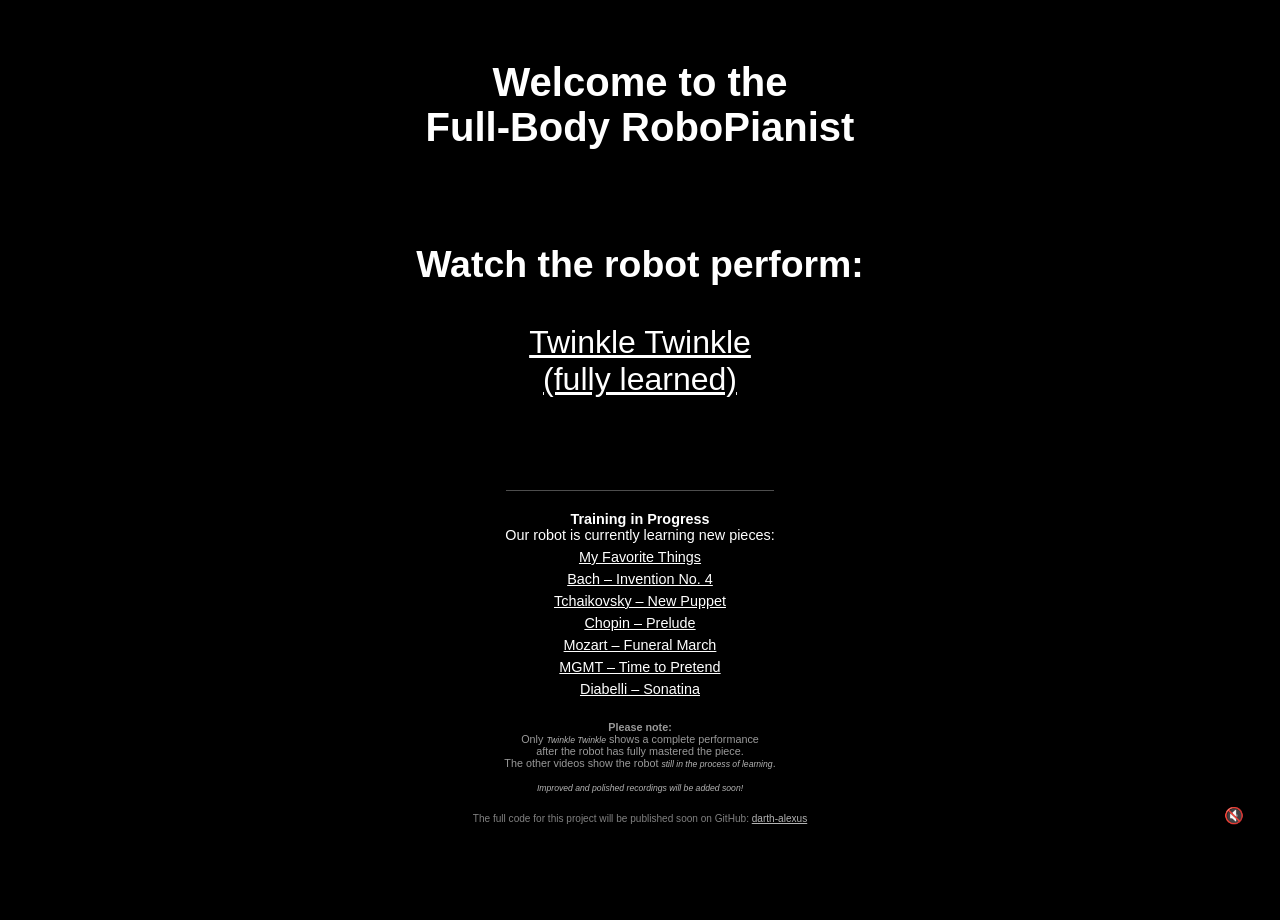
==== pianist/index.html @ 370a20b5 "change github-name" ====
<!DOCTYPE html>
<html lang="en">
<head>
  <meta charset="UTF-8" />
  <meta name="viewport" content="width=device-width, initial-scale=1" />
  <title>Full-Body RoboPianist</title>
  <style>
    html, body {
      margin: 0;
      padding: 0;
      height: 100%;
      background: black;
      font-family: sans-serif;
      color: white;
      overflow-y: auto;
      overflow-x: hidden;
    }
    body {
      position: relative;
    }
    video {
      position: fixed;
      top: 50%;
      left: 50%;
      width: 100vw;
      height: 100vh;
      transform: translate(-50%, -50%);
      object-fit: contain;
      background: black;
      z-index: 0;
      cursor: pointer;
    }
    /* This class is now used to control the opacity of the background video */
    video.background-video {
      opacity: 0.25; /* A low opacity value to make it barely visible */
    }
    /* The overlay now has a slightly higher opacity to make the content more readable */
    .overlay {
      position: fixed;
      top: 0;
      left: 0;
      width: 100vw;
      height: 100vh;
      background: rgba(0, 0, 0, 0.7);
      z-index: 1;
      pointer-events: none;
    }
    .content-wrapper {
      position: relative;
      z-index: 2;
      min-height: 100vh;
      display: flex;
      flex-direction: column;
      justify-content: flex-start;
      align-items: center;
      text-align: center;
      padding: 0 20px;
      padding-bottom: 80px;
      box-sizing: border-box;
      transition: opacity 0.5s ease-in-out;
    }
    .content-wrapper.hidden {
      opacity: 0;
      pointer-events: none;
    }
    h1 {
      font-size: 2.5em;
      margin-top: 60px;
      margin-bottom: 0.5em;
      text-shadow: -0.2px 0 black, 0 0.2px black, 0.2px 0 black, 0 -0.2px black;
    }
    .training-status {
      padding: 16px 24px;
      max-width: 700px;
      font-size: 0.9em;
      margin-top: auto;
      margin-bottom: 0;
    }
    .perform {
      padding: 16px 24px;
      max-width: 700px;
      font-size: 2.0em;
      margin-top: 40px;
      margin-bottom: 40px;
    }
    .clickable {
      cursor: pointer;
      text-decoration: underline;
      display: block;
      margin-top: 6px;
    }
    .training-status em,
    .training-status small {
      font-size: 0.8em;
      color: rgba(255, 255, 255, 0.7);
    }
    .training-status .note {
      margin-top: 24px;
      font-size: 0.75em;
      color: rgba(255, 255, 255, 0.6);
    }
    .footnote {
      margin-top: 20px;
      font-size: 0.7em;
      color: rgba(255, 255, 255, 0.5);
    }
    /* Common button styles */
    .control-button {
      position: fixed;
      z-index: 4;
      background: rgba(0, 0, 0, 0.6);
      color: white;
      border: none;
      padding: 10px 16px;
      border-radius: 8px;
      cursor: pointer;
      font-size: 16px;
      line-height: 1;
    }
    /* Hide these buttons by default */
    #fullScreenToggle,
    #backButton {
        display: none;
    }
    #fullScreenToggle {
      bottom: 20px;
      right: 20px;
    }
    #muteToggle {
      bottom: calc(20px + 36px + 10px);
      right: 20px;
    }
    #backButton {
      top: 20px;
      left: 20px;
    }
  </style>
</head>
<body>

  <video id="myVideo" autoplay muted loop playsinline class="background-video">
    <source id="videoSource" src="videos/twinkle_twinkle.mp4" type="video/mp4" />
    Your browser does not support the video tag.
  </video>


  <div class="content-wrapper">
    <div class="content">
      <h1>Welcome to the<br>Full-Body RoboPianist</h1>
      
      <div class="perform">
        <h3>Watch the robot perform:</h3>
        <span class="clickable" data-src="videos/twinkle_twinkle.mp4">Twinkle Twinkle<br>(fully learned)</span>
      </div>

      <div class="training-status">
        <hr style="margin: 20px auto; width: 60%; border: 0; border-top: 1px solid rgba(255,255,255,0.3);">
        <strong>Training in Progress</strong><br>
        Our robot is currently learning new pieces:<br>
        <span class="clickable" data-src="videos/my_favorite_things.mp4">My Favorite Things</span>
        <span class="clickable" data-src="videos/bach_invention4.mp4">Bach – Invention No. 4</span>
        <span class="clickable" data-src="videos/tchaikovsky_new_puppet.mp4">Tchaikovsky – New Puppet</span>
        <span class="clickable" data-src="videos/chopin_prelude.mp4">Chopin – Prelude</span>
        <span class="clickable" data-src="videos/mozart_funeral_march.mp4">Mozart – Funeral March</span>
        <span class="clickable" data-src="videos/time_to_pretend.mp4">MGMT – Time to Pretend</span>
        <span class="clickable" data-src="videos/diabelli_sonatina.mp4">Diabelli – Sonatina</span>
        <div class="note">
          <strong>Please note:</strong><br>
          Only <em>Twinkle Twinkle</em> shows a complete performance<br>
          after the robot has fully mastered the piece.<br>
          The other videos show the robot <em>still in the process of learning</em>.<br><br>
          <em>Improved and polished recordings will be added soon!</em>
        </div>
        <div class="footnote">
          The full code for this project will be published soon on GitHub: <a href="https://github.com/darth-alexus" target="_blank" style="color: rgba(255, 255, 255, 0.7);">darth-alexus</a>
        </div>
      </div>
    </div>
  </div>

  <button id="muteToggle" class="control-button">🔊</button>
  <button id="fullScreenToggle" class="control-button">⛶</button>
  <button id="backButton" class="control-button">← Back</button>

  <script>
    const video = document.getElementById('myVideo');
    const source = document.getElementById('videoSource');
    const muteToggle = document.getElementById('muteToggle');
    const fullScreenToggle = document.getElementById('fullScreenToggle');
    const contentWrapperDiv = document.querySelector('.content-wrapper');
    const backButton = document.getElementById('backButton');
    const initialVideoSrc = "videos/twinkle_twinkle.mp4"; // Store the default background video source

    let isVideoPlaying = false; // Track if a specific video is selected to play
    let isMuted = video.muted; // Track the mute state, initialized from the video's default state

    // Function to update the mute button icon
    function updateMuteToggleIcon() {
      muteToggle.textContent = video.muted ? '🔇' : '🔊';
    }

    // Function to set the video as a barely visible background
    function setAsBackgroundVideo() {
      // Ensure the video is always visible
      video.style.display = 'block';
      // Add the class for low opacity
      video.classList.add('background-video');
      // Set the video source to the default background video and mute it
      <!--
      source.src = initialVideoSrc;
      video.load();
      video.muted = true;
      -->
      video.play();
      // Hide specific video controls
      fullScreenToggle.style.display = 'none';
      backButton.style.display = 'none';
      // Show the content wrapper
      contentWrapperDiv.classList.remove('hidden');
      // Update mute toggle icon
      updateMuteToggleIcon();
    }

    // Function to play a selected video in the foreground
    function playSelectedVideo(src) {
      // Remove the low opacity class
      video.classList.remove('background-video');
      // Set the source to the selected video
      source.src = src;
      video.load();
      // Restore the user's last mute setting
      video.muted = false;
      // video.muted = isMuted;
      video.play();
      // Hide the content wrapper
      contentWrapperDiv.classList.add('hidden');
      // Show specific video controls
      fullScreenToggle.style.display = 'block';
      backButton.style.display = 'block';
      // Update mute toggle icon
      updateMuteToggleIcon();
    }

    // --- Event Listeners ---

    // Handle clicks on the video links
    document.querySelectorAll('.clickable').forEach(el => {
      el.addEventListener('click', () => {
        const newSrc = el.getAttribute('data-src');
        isVideoPlaying = true;
        playSelectedVideo(newSrc);
      });
    });

    // Handle the "Back" button click
    backButton.addEventListener('click', () => {
      isVideoPlaying = true;
      // Revert the video back to the barely visible background state
      setAsBackgroundVideo();
      // Exit fullscreen if active
      if (document.fullscreenElement) {
        document.exitFullscreen();
      }
    });

    // Handle mute/unmute toggle
    muteToggle.addEventListener('click', () => {
      // Toggle the mute state and store it
      isMuted = !video.muted;
      video.muted = isMuted;
      updateMuteToggleIcon();
    });

    // Handle fullscreen toggle
    fullScreenToggle.addEventListener('click', () => {
      if (document.body.requestFullscreen) {
        document.body.requestFullscreen();
      } else if (document.body.webkitRequestFullscreen) {
        document.body.webkitRequestFullscreen();
      } else if (document.body.msRequestFullscreen) {
        document.body.msRequestFullscreen();
      }
    });

    // Handle exiting fullscreen
    document.addEventListener('fullscreenchange', () => {
      if (!document.fullscreenElement) {
        // When exiting fullscreen, revert back to the background video state
        setAsBackgroundVideo();
      }
    });

    // Initial setup on page load
    document.addEventListener('DOMContentLoaded', () => {
      // Ensure the video is set as a background on first load
      setAsBackgroundVideo();
    });
  </script>

</body>
</html>
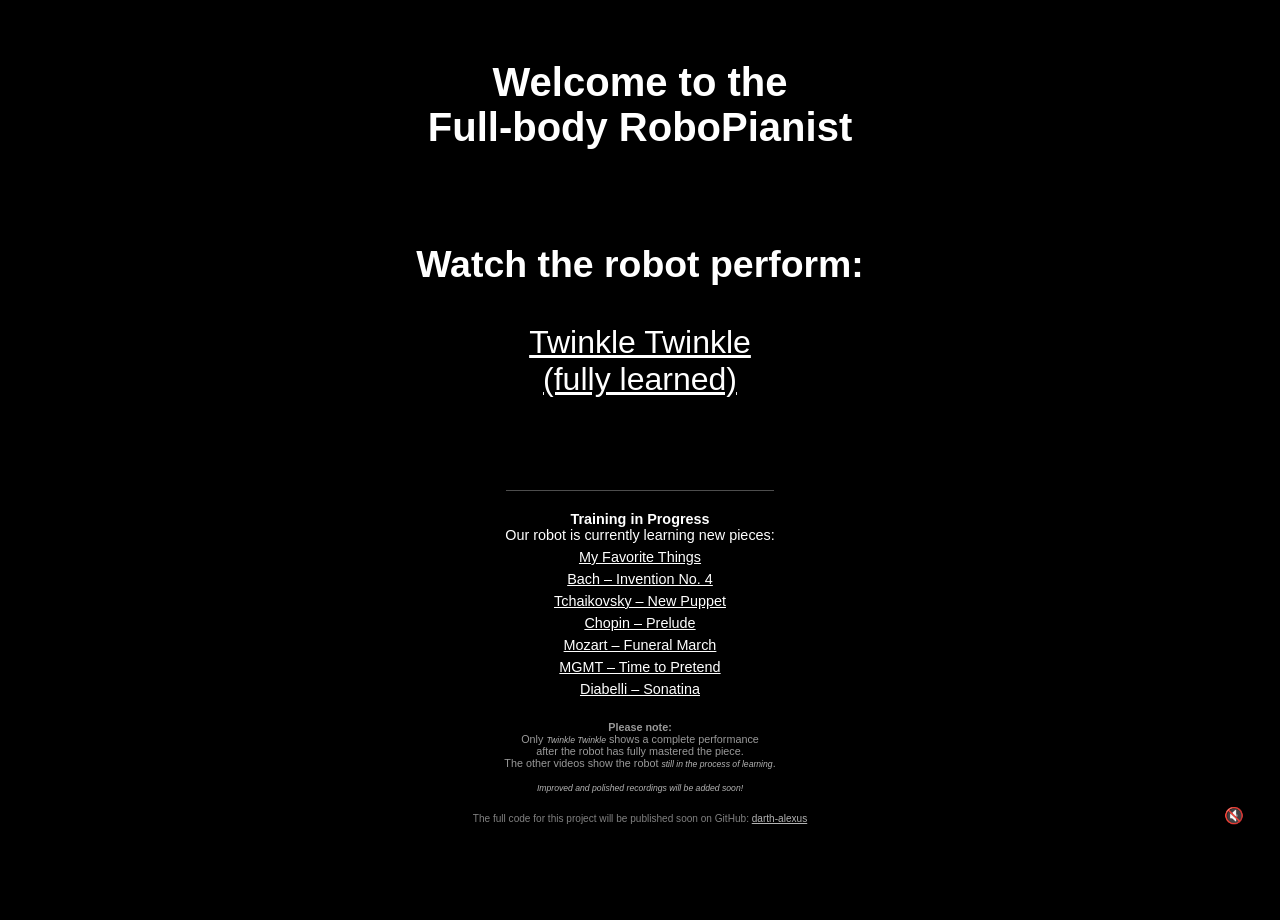
==== commit ba248efa: "change main layout" ====
--- a/pianist/index.html
+++ b/pianist/index.html
@@ -146,7 +146,7 @@
 
   <div class="content-wrapper">
     <div class="content">
-      <h1>Welcome to the<br>Full-Body RoboPianist</h1>
+      <h1>Welcome to the<br>Full-body RoboPianist</h1>
       
       <div class="perform">
         <h3>Watch the robot perform:</h3>
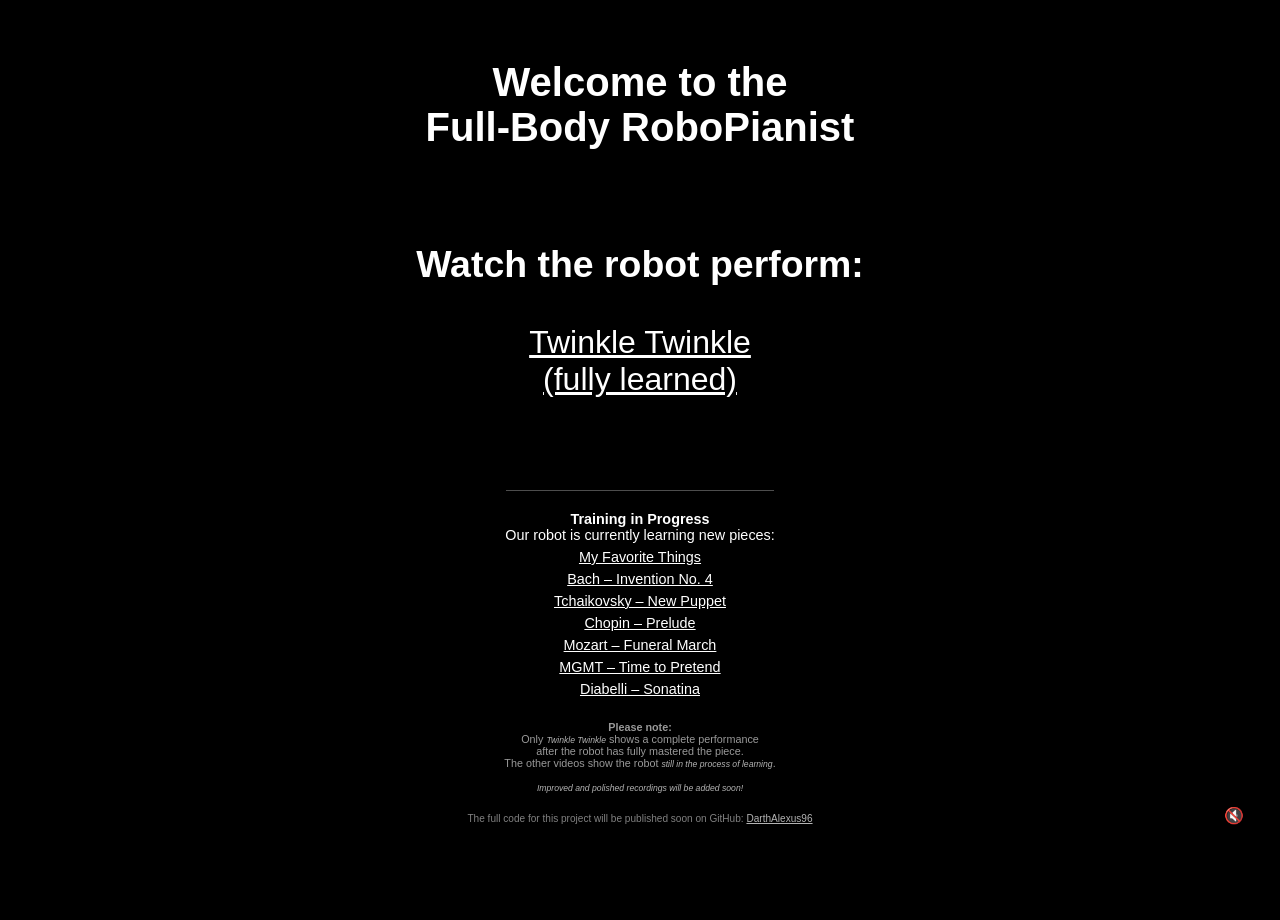
==== commit bc063266: "'change small typo'" ====
--- a/pianist/index.html
+++ b/pianist/index.html
@@ -3,7 +3,7 @@
 <head>
   <meta charset="UTF-8" />
   <meta name="viewport" content="width=device-width, initial-scale=1" />
-  <title>Full-Body RoboPianist</title>
+  <title>Full-body RoboPianist</title>
   <style>
     html, body {
       margin: 0;
@@ -146,7 +146,7 @@
 
   <div class="content-wrapper">
     <div class="content">
-      <h1>Welcome to the<br>Full-body RoboPianist</h1>
+      <h1>Welcome to the<br>Full-Body RoboPianist</h1>
       
       <div class="perform">
         <h3>Watch the robot perform:</h3>
@@ -172,7 +172,7 @@
           <em>Improved and polished recordings will be added soon!</em>
         </div>
         <div class="footnote">
-          The full code for this project will be published soon on GitHub: <a href="https://github.com/darth-alexus" target="_blank" style="color: rgba(255, 255, 255, 0.7);">darth-alexus</a>
+          The full code for this project will be published soon on GitHub: <a href="https://github.com/DarthAlexus96" target="_blank" style="color: rgba(255, 255, 255, 0.7);">DarthAlexus96</a>
         </div>
       </div>
     </div>
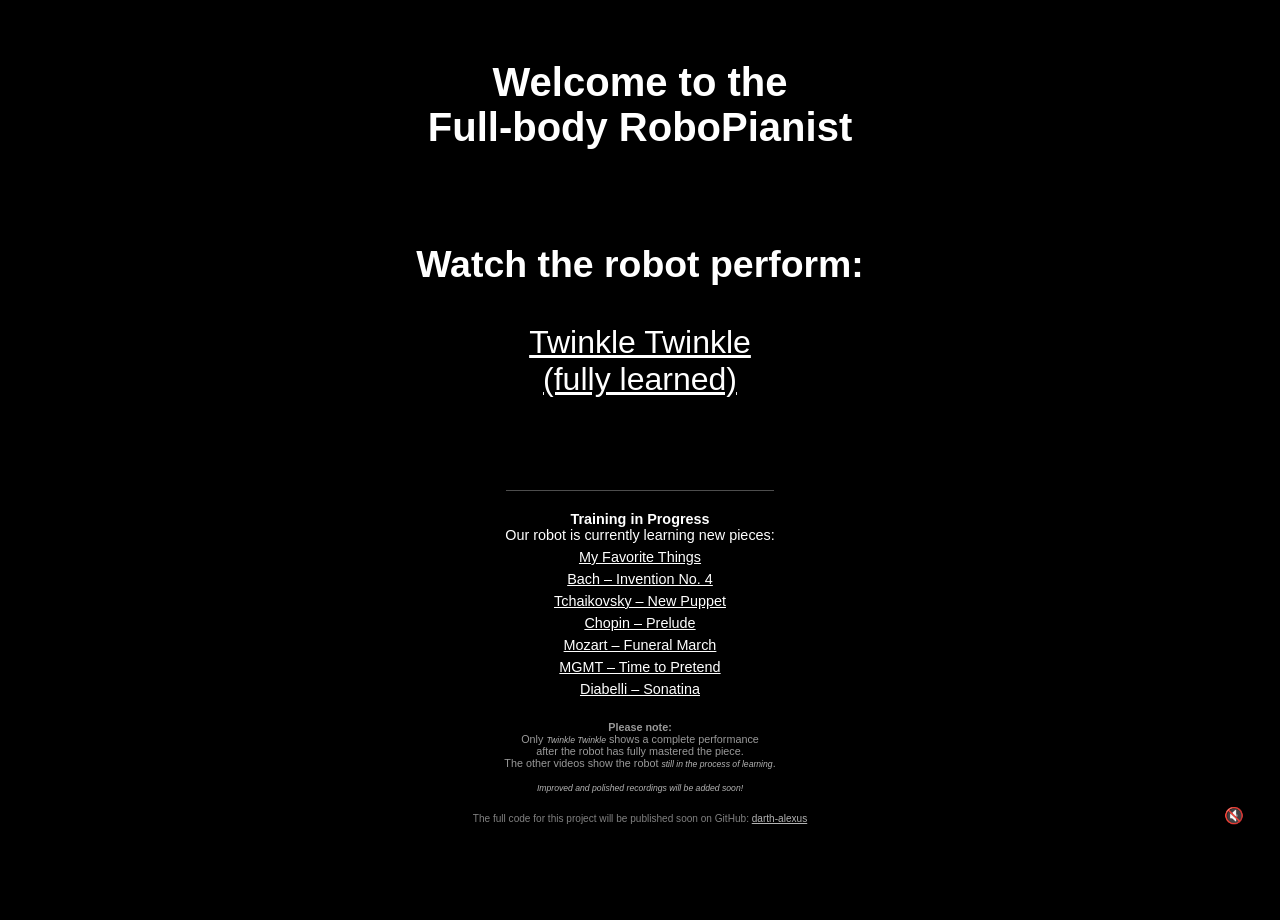
==== commit 695d4aff: "Merge remote-tracking branch 'refs/remotes/origin/main'" ====
--- a/pianist/index.html
+++ b/pianist/index.html
@@ -146,7 +146,7 @@
 
   <div class="content-wrapper">
     <div class="content">
-      <h1>Welcome to the<br>Full-Body RoboPianist</h1>
+      <h1>Welcome to the<br>Full-body RoboPianist</h1>
       
       <div class="perform">
         <h3>Watch the robot perform:</h3>
@@ -172,7 +172,7 @@
           <em>Improved and polished recordings will be added soon!</em>
         </div>
         <div class="footnote">
-          The full code for this project will be published soon on GitHub: <a href="https://github.com/DarthAlexus96" target="_blank" style="color: rgba(255, 255, 255, 0.7);">DarthAlexus96</a>
+          The full code for this project will be published soon on GitHub: <a href="https://github.com/darth-alexus" target="_blank" style="color: rgba(255, 255, 255, 0.7);">darth-alexus</a>
         </div>
       </div>
     </div>
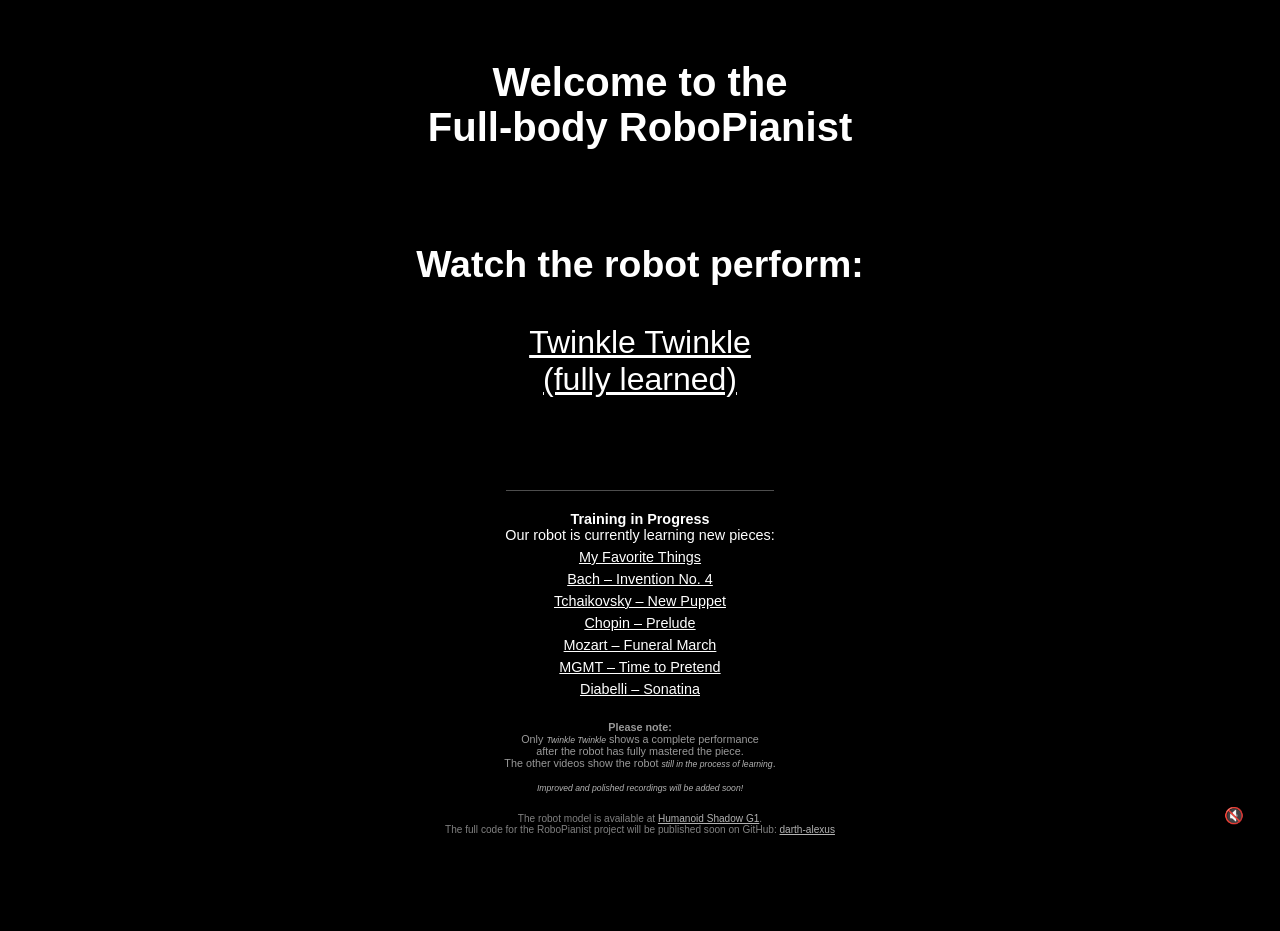
==== commit bb53db82: "Update project links in index.html" ====
--- a/pianist/index.html
+++ b/pianist/index.html
@@ -172,7 +172,8 @@
           <em>Improved and polished recordings will be added soon!</em>
         </div>
         <div class="footnote">
-          The full code for this project will be published soon on GitHub: <a href="https://github.com/darth-alexus" target="_blank" style="color: rgba(255, 255, 255, 0.7);">darth-alexus</a>
+          The robot model is available at <a href="https://github.com/darth-alexus/humanoid_shadow_g1" target="_blank" style="color: rgba(255, 255, 255, 0.7);">Humanoid Shadow G1</a>.<br>
+          The full code for the RoboPianist project will be published soon on GitHub: <a href="https://github.com/darth-alexus" target="_blank" style="color: rgba(255, 255, 255, 0.7);">darth-alexus</a>
         </div>
       </div>
     </div>
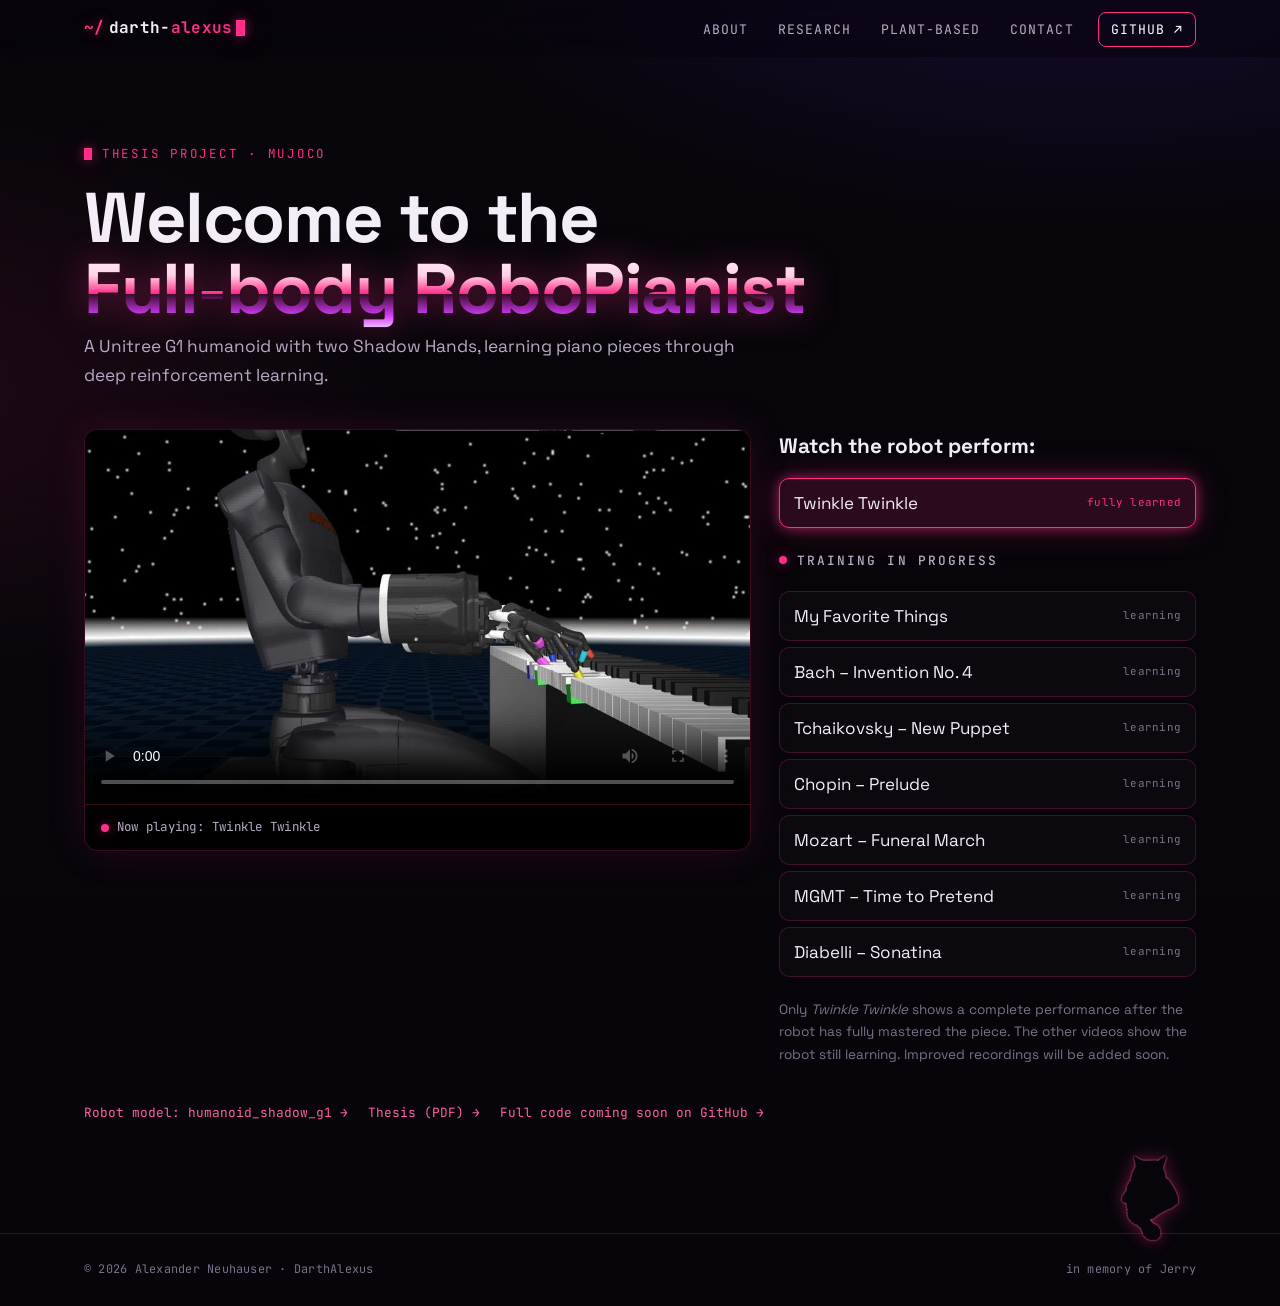
==== commit e875f096: "Restyle RoboPianist page to match the new site" ====
--- a/pianist/index.html
+++ b/pianist/index.html
@@ -1,302 +1,113 @@
 <!DOCTYPE html>
 <html lang="en">
 <head>
-  <meta charset="UTF-8" />
-  <meta name="viewport" content="width=device-width, initial-scale=1" />
-  <title>Full-body RoboPianist</title>
-  <style>
-    html, body {
-      margin: 0;
-      padding: 0;
-      height: 100%;
-      background: black;
-      font-family: sans-serif;
-      color: white;
-      overflow-y: auto;
-      overflow-x: hidden;
-    }
-    body {
-      position: relative;
-    }
-    video {
-      position: fixed;
-      top: 50%;
-      left: 50%;
-      width: 100vw;
-      height: 100vh;
-      transform: translate(-50%, -50%);
-      object-fit: contain;
-      background: black;
-      z-index: 0;
-      cursor: pointer;
-    }
-    /* This class is now used to control the opacity of the background video */
-    video.background-video {
-      opacity: 0.25; /* A low opacity value to make it barely visible */
-    }
-    /* The overlay now has a slightly higher opacity to make the content more readable */
-    .overlay {
-      position: fixed;
-      top: 0;
-      left: 0;
-      width: 100vw;
-      height: 100vh;
-      background: rgba(0, 0, 0, 0.7);
-      z-index: 1;
-      pointer-events: none;
-    }
-    .content-wrapper {
-      position: relative;
-      z-index: 2;
-      min-height: 100vh;
-      display: flex;
-      flex-direction: column;
-      justify-content: flex-start;
-      align-items: center;
-      text-align: center;
-      padding: 0 20px;
-      padding-bottom: 80px;
-      box-sizing: border-box;
-      transition: opacity 0.5s ease-in-out;
-    }
-    .content-wrapper.hidden {
-      opacity: 0;
-      pointer-events: none;
-    }
-    h1 {
-      font-size: 2.5em;
-      margin-top: 60px;
-      margin-bottom: 0.5em;
-      text-shadow: -0.2px 0 black, 0 0.2px black, 0.2px 0 black, 0 -0.2px black;
-    }
-    .training-status {
-      padding: 16px 24px;
-      max-width: 700px;
-      font-size: 0.9em;
-      margin-top: auto;
-      margin-bottom: 0;
-    }
-    .perform {
-      padding: 16px 24px;
-      max-width: 700px;
-      font-size: 2.0em;
-      margin-top: 40px;
-      margin-bottom: 40px;
-    }
-    .clickable {
-      cursor: pointer;
-      text-decoration: underline;
-      display: block;
-      margin-top: 6px;
-    }
-    .training-status em,
-    .training-status small {
-      font-size: 0.8em;
-      color: rgba(255, 255, 255, 0.7);
-    }
-    .training-status .note {
-      margin-top: 24px;
-      font-size: 0.75em;
-      color: rgba(255, 255, 255, 0.6);
-    }
-    .footnote {
-      margin-top: 20px;
-      font-size: 0.7em;
-      color: rgba(255, 255, 255, 0.5);
-    }
-    /* Common button styles */
-    .control-button {
-      position: fixed;
-      z-index: 4;
-      background: rgba(0, 0, 0, 0.6);
-      color: white;
-      border: none;
-      padding: 10px 16px;
-      border-radius: 8px;
-      cursor: pointer;
-      font-size: 16px;
-      line-height: 1;
-    }
-    /* Hide these buttons by default */
-    #fullScreenToggle,
-    #backButton {
-        display: none;
-    }
-    #fullScreenToggle {
-      bottom: 20px;
-      right: 20px;
-    }
-    #muteToggle {
-      bottom: calc(20px + 36px + 10px);
-      right: 20px;
-    }
-    #backButton {
-      top: 20px;
-      left: 20px;
-    }
-  </style>
+    <meta charset="UTF-8">
+    <meta name="viewport" content="width=device-width, initial-scale=1.0">
+    <title>Full-body RoboPianist · DarthAlexus</title>
+    <meta name="description" content="A full-body humanoid robot learning to play the piano with deep reinforcement learning.">
+    <meta name="theme-color" content="#07050a">
+    <link rel="shortcut icon" type="image/x-icon" href="../favicon.ico">
+    <link rel="preconnect" href="https://fonts.googleapis.com">
+    <link rel="preconnect" href="https://fonts.gstatic.com" crossorigin>
+    <link href="https://fonts.googleapis.com/css2?family=JetBrains+Mono:wght@400;500;700&family=Space+Grotesk:wght@400;500;600;700&display=swap" rel="stylesheet">
+    <link rel="stylesheet" href="../assets/css/synth.css">
 </head>
 <body>
+    <a class="skip-link" href="#main">Skip to content</a>
 
-  <video id="myVideo" autoplay muted loop playsinline class="background-video">
-    <source id="videoSource" src="videos/twinkle_twinkle.mp4" type="video/mp4" />
-    Your browser does not support the video tag.
-  </video>
+    <div class="scanlines" aria-hidden="true"></div>
 
+    <header class="site-header">
+        <nav class="nav" aria-label="Main">
+            <a class="brand" href="../index.html#top" aria-label="darth-alexus, back to top">
+                <span class="brand-prompt" aria-hidden="true">~/</span><span class="brand-text">darth-<span class="accent">alexus</span></span><span class="brand-cursor" aria-hidden="true"></span>
+            </a>
+            <button class="nav-toggle" aria-expanded="false" aria-controls="nav-links">
+                <span class="sr-only">Menu</span>
+                <span class="bar"></span><span class="bar"></span>
+            </button>
+            <ul class="nav-links" id="nav-links">
+                <li><a href="../index.html#about">About</a></li>
+                <li><a href="../index.html#research">Research</a></li>
+                <li><a href="../index.html#plant-based">Plant-Based</a></li>
+                <li><a href="../index.html#contact">Contact</a></li>
+                <li><a href="https://github.com/darth-alexus" class="nav-cta" target="_blank" rel="noopener">GitHub ↗</a></li>
+            </ul>
+        </nav>
+    </header>
 
-  <div class="content-wrapper">
-    <div class="content">
-      <h1>Welcome to the<br>Full-body RoboPianist</h1>
-      
-      <div class="perform">
-        <h3>Watch the robot perform:</h3>
-        <span class="clickable" data-src="videos/twinkle_twinkle.mp4">Twinkle Twinkle<br>(fully learned)</span>
-      </div>
+    <main id="main">
+        <section class="section rp-page">
+            <div class="container">
+                <p class="eyebrow mono"><span class="blink" aria-hidden="true"></span>Thesis project · MuJoCo</p>
+                <h1 class="rp-title">Welcome to the<br><span class="chrome">Full-body RoboPianist</span></h1>
+                <p class="section-intro">
+                    A Unitree G1 humanoid with two Shadow Hands, learning piano pieces through deep reinforcement learning.
+                </p>
 
-      <div class="training-status">
-        <hr style="margin: 20px auto; width: 60%; border: 0; border-top: 1px solid rgba(255,255,255,0.3);">
-        <strong>Training in Progress</strong><br>
-        Our robot is currently learning new pieces:<br>
-        <span class="clickable" data-src="videos/my_favorite_things.mp4">My Favorite Things</span>
-        <span class="clickable" data-src="videos/bach_invention4.mp4">Bach – Invention No. 4</span>
-        <span class="clickable" data-src="videos/tchaikovsky_new_puppet.mp4">Tchaikovsky – New Puppet</span>
-        <span class="clickable" data-src="videos/chopin_prelude.mp4">Chopin – Prelude</span>
-        <span class="clickable" data-src="videos/mozart_funeral_march.mp4">Mozart – Funeral March</span>
-        <span class="clickable" data-src="videos/time_to_pretend.mp4">MGMT – Time to Pretend</span>
-        <span class="clickable" data-src="videos/diabelli_sonatina.mp4">Diabelli – Sonatina</span>
-        <div class="note">
-          <strong>Please note:</strong><br>
-          Only <em>Twinkle Twinkle</em> shows a complete performance<br>
-          after the robot has fully mastered the piece.<br>
-          The other videos show the robot <em>still in the process of learning</em>.<br><br>
-          <em>Improved and polished recordings will be added soon!</em>
+                <div class="rp-grid">
+                    <figure class="rp-player">
+                        <video id="rp-video" src="videos/twinkle_twinkle.mp4" poster="../assets/img/robopianist-poster.jpg" controls playsinline preload="metadata"></video>
+                        <figcaption class="mono"><span class="track-dot"></span>Now playing: <span id="rp-now">Twinkle Twinkle</span></figcaption>
+                    </figure>
+
+                    <div class="rp-list">
+                        <h2 class="rp-list-title">Watch the robot perform:</h2>
+                        <ul>
+                            <li><button class="rp-item active" data-src="videos/twinkle_twinkle.mp4" data-title="Twinkle Twinkle"><span>Twinkle Twinkle</span><span class="rp-tag rp-tag-done mono">fully learned</span></button></li>
+                        </ul>
+                        <h3 class="track-title mono"><span class="track-dot"></span>Training in progress</h3>
+                        <ul>
+                            <li><button class="rp-item" data-src="videos/my_favorite_things.mp4" data-title="My Favorite Things"><span>My Favorite Things</span><span class="rp-tag mono">learning</span></button></li>
+                            <li><button class="rp-item" data-src="videos/bach_invention4.mp4" data-title="Bach – Invention No. 4"><span>Bach – Invention No. 4</span><span class="rp-tag mono">learning</span></button></li>
+                            <li><button class="rp-item" data-src="videos/tchaikovsky_new_puppet.mp4" data-title="Tchaikovsky – New Puppet"><span>Tchaikovsky – New Puppet</span><span class="rp-tag mono">learning</span></button></li>
+                            <li><button class="rp-item" data-src="videos/chopin_prelude.mp4" data-title="Chopin – Prelude"><span>Chopin – Prelude</span><span class="rp-tag mono">learning</span></button></li>
+                            <li><button class="rp-item" data-src="videos/mozart_funeral_march.mp4" data-title="Mozart – Funeral March"><span>Mozart – Funeral March</span><span class="rp-tag mono">learning</span></button></li>
+                            <li><button class="rp-item" data-src="videos/time_to_pretend.mp4" data-title="MGMT – Time to Pretend"><span>MGMT – Time to Pretend</span><span class="rp-tag mono">learning</span></button></li>
+                            <li><button class="rp-item" data-src="videos/diabelli_sonatina.mp4" data-title="Diabelli – Sonatina"><span>Diabelli – Sonatina</span><span class="rp-tag mono">learning</span></button></li>
+                        </ul>
+                        <p class="rp-note">
+                            Only <em>Twinkle Twinkle</em> shows a complete performance after the robot has fully mastered
+                            the piece. The other videos show the robot still learning. Improved recordings will be added soon.
+                        </p>
+                    </div>
+                </div>
+
+                <div class="card-links rp-links">
+                    <a class="card-link" href="https://github.com/darth-alexus/humanoid_shadow_g1" target="_blank" rel="noopener">Robot model: humanoid_shadow_g1 →</a>
+                    <a class="card-link" href="https://epub.jku.at/obvulihs/download/pdf/12742599" target="_blank" rel="noopener">Thesis (PDF) →</a>
+                    <a class="card-link" href="https://github.com/darth-alexus" target="_blank" rel="noopener">Full code coming soon on GitHub →</a>
+                </div>
+            </div>
+        </section>
+    </main>
+
+    <footer class="site-footer">
+        <div class="container footer-inner mono">
+            <span>&copy; <span id="year">2026</span> Alexander Neuhauser · DarthAlexus</span>
+            <span class="footer-note">in memory of Jerry</span>
         </div>
-        <div class="footnote">
-          The robot model is available at <a href="https://github.com/darth-alexus/humanoid_shadow_g1" target="_blank" style="color: rgba(255, 255, 255, 0.7);">Humanoid Shadow G1</a>.<br>
-          The full code for the RoboPianist project will be published soon on GitHub: <a href="https://github.com/darth-alexus" target="_blank" style="color: rgba(255, 255, 255, 0.7);">darth-alexus</a>
-        </div>
-      </div>
-    </div>
-  </div>
+        <a class="footer-jerry" href="../jerry.html" aria-label="Jerry"><img src="../assets/img/jerry-silhouette.png" alt="" width="342" height="520"></a>
+    </footer>
 
-  <button id="muteToggle" class="control-button">🔊</button>
-  <button id="fullScreenToggle" class="control-button">⛶</button>
-  <button id="backButton" class="control-button">← Back</button>
-
-  <script>
-    const video = document.getElementById('myVideo');
-    const source = document.getElementById('videoSource');
-    const muteToggle = document.getElementById('muteToggle');
-    const fullScreenToggle = document.getElementById('fullScreenToggle');
-    const contentWrapperDiv = document.querySelector('.content-wrapper');
-    const backButton = document.getElementById('backButton');
-    const initialVideoSrc = "videos/twinkle_twinkle.mp4"; // Store the default background video source
-
-    let isVideoPlaying = false; // Track if a specific video is selected to play
-    let isMuted = video.muted; // Track the mute state, initialized from the video's default state
-
-    // Function to update the mute button icon
-    function updateMuteToggleIcon() {
-      muteToggle.textContent = video.muted ? '🔇' : '🔊';
-    }
-
-    // Function to set the video as a barely visible background
-    function setAsBackgroundVideo() {
-      // Ensure the video is always visible
-      video.style.display = 'block';
-      // Add the class for low opacity
-      video.classList.add('background-video');
-      // Set the video source to the default background video and mute it
-      <!--
-      source.src = initialVideoSrc;
-      video.load();
-      video.muted = true;
-      -->
-      video.play();
-      // Hide specific video controls
-      fullScreenToggle.style.display = 'none';
-      backButton.style.display = 'none';
-      // Show the content wrapper
-      contentWrapperDiv.classList.remove('hidden');
-      // Update mute toggle icon
-      updateMuteToggleIcon();
-    }
-
-    // Function to play a selected video in the foreground
-    function playSelectedVideo(src) {
-      // Remove the low opacity class
-      video.classList.remove('background-video');
-      // Set the source to the selected video
-      source.src = src;
-      video.load();
-      // Restore the user's last mute setting
-      video.muted = false;
-      // video.muted = isMuted;
-      video.play();
-      // Hide the content wrapper
-      contentWrapperDiv.classList.add('hidden');
-      // Show specific video controls
-      fullScreenToggle.style.display = 'block';
-      backButton.style.display = 'block';
-      // Update mute toggle icon
-      updateMuteToggleIcon();
-    }
-
-    // --- Event Listeners ---
-
-    // Handle clicks on the video links
-    document.querySelectorAll('.clickable').forEach(el => {
-      el.addEventListener('click', () => {
-        const newSrc = el.getAttribute('data-src');
-        isVideoPlaying = true;
-        playSelectedVideo(newSrc);
-      });
-    });
-
-    // Handle the "Back" button click
-    backButton.addEventListener('click', () => {
-      isVideoPlaying = true;
-      // Revert the video back to the barely visible background state
-      setAsBackgroundVideo();
-      // Exit fullscreen if active
-      if (document.fullscreenElement) {
-        document.exitFullscreen();
-      }
-    });
-
-    // Handle mute/unmute toggle
-    muteToggle.addEventListener('click', () => {
-      // Toggle the mute state and store it
-      isMuted = !video.muted;
-      video.muted = isMuted;
-      updateMuteToggleIcon();
-    });
-
-    // Handle fullscreen toggle
-    fullScreenToggle.addEventListener('click', () => {
-      if (document.body.requestFullscreen) {
-        document.body.requestFullscreen();
-      } else if (document.body.webkitRequestFullscreen) {
-        document.body.webkitRequestFullscreen();
-      } else if (document.body.msRequestFullscreen) {
-        document.body.msRequestFullscreen();
-      }
-    });
-
-    // Handle exiting fullscreen
-    document.addEventListener('fullscreenchange', () => {
-      if (!document.fullscreenElement) {
-        // When exiting fullscreen, revert back to the background video state
-        setAsBackgroundVideo();
-      }
-    });
-
-    // Initial setup on page load
-    document.addEventListener('DOMContentLoaded', () => {
-      // Ensure the video is set as a background on first load
-      setAsBackgroundVideo();
-    });
-  </script>
-
+    <script src="../assets/js/main.js" defer></script>
+    <script>
+        (() => {
+            const video = document.getElementById('rp-video');
+            const title = document.getElementById('rp-now');
+            const items = document.querySelectorAll('.rp-item');
+            items.forEach((btn) => btn.addEventListener('click', () => {
+                items.forEach((b) => b.classList.remove('active'));
+                btn.classList.add('active');
+                video.src = btn.dataset.src;
+                video.muted = false;
+                title.textContent = btn.dataset.title;
+                video.play().catch(() => {});
+                if (window.matchMedia('(max-width: 900px)').matches) {
+                    video.scrollIntoView({ behavior: 'smooth', block: 'center' });
+                }
+            }));
+        })();
+    </script>
 </body>
 </html>
--- a/assets/css/synth.css
+++ b/assets/css/synth.css
@@ -0,0 +1,628 @@
+/* =========================================================
+   darthalexus.com — synthpop / robotic theme
+   ========================================================= */
+
+:root {
+    --bg: #07050a;
+    --bg-2: #0e0a14;
+    --panel: rgba(22, 14, 30, 0.72);
+    --panel-solid: #140d1c;
+    --line: rgba(255, 46, 136, 0.22);
+    --line-soft: rgba(255, 255, 255, 0.08);
+    --text: #f3eef7;
+    --text-dim: #b7aac4;
+    --text-mute: #7d7089;
+    --pink: #ff2e88;
+    --pink-hot: #ff5fa8;
+    --magenta: #d63cff;
+    --violet: #7b2cff;
+    --cyan: #3ef2ff;
+    --glow: 0 0 12px rgba(255, 46, 136, 0.55), 0 0 32px rgba(255, 46, 136, 0.25);
+    --radius: 14px;
+    --maxw: 1160px;
+    --font-sans: "Space Grotesk", system-ui, -apple-system, "Segoe UI", sans-serif;
+    --font-mono: "JetBrains Mono", ui-monospace, SFMono-Regular, Menlo, monospace;
+    color-scheme: dark;
+}
+
+*, *::before, *::after { box-sizing: border-box; }
+
+html { scroll-behavior: smooth; scroll-padding-top: 80px; }
+
+body {
+    margin: 0;
+    background:
+        radial-gradient(1200px 600px at 85% -10%, rgba(123, 44, 255, 0.18), transparent 60%),
+        radial-gradient(900px 500px at -10% 30%, rgba(255, 46, 136, 0.10), transparent 60%),
+        var(--bg);
+    color: var(--text);
+    font-family: var(--font-sans);
+    font-size: 17px;
+    line-height: 1.65;
+    -webkit-font-smoothing: antialiased;
+    overflow-x: hidden;
+}
+
+img, video { max-width: 100%; display: block; }
+
+a { color: var(--pink-hot); text-decoration: none; }
+a:hover { color: #fff; }
+
+::selection { background: var(--pink); color: #fff; }
+
+:focus-visible {
+    outline: 2px solid var(--cyan);
+    outline-offset: 3px;
+    border-radius: 4px;
+}
+
+.mono { font-family: var(--font-mono); letter-spacing: 0.02em; }
+.muted { color: var(--text-mute); }
+.accent { color: var(--pink); }
+
+.sr-only {
+    position: absolute; width: 1px; height: 1px; padding: 0; margin: -1px;
+    overflow: hidden; clip: rect(0 0 0 0); white-space: nowrap; border: 0;
+}
+
+.skip-link {
+    position: absolute; left: 16px; top: -60px; z-index: 100;
+    background: var(--pink); color: #fff; padding: 8px 14px; border-radius: 8px;
+}
+.skip-link:focus { top: 12px; }
+
+.container { max-width: var(--maxw); margin: 0 auto; padding: 0 24px; }
+
+/* subtle CRT scanlines over everything */
+.scanlines {
+    pointer-events: none;
+    position: fixed; inset: 0; z-index: 60;
+    background: repeating-linear-gradient(
+        to bottom,
+        rgba(255, 255, 255, 0.018) 0 1px,
+        transparent 1px 3px
+    );
+    mix-blend-mode: overlay;
+}
+
+/* ---------- Header ---------- */
+.site-header {
+    position: fixed; top: 0; left: 0; right: 0; z-index: 50;
+    backdrop-filter: blur(14px) saturate(140%);
+    -webkit-backdrop-filter: blur(14px) saturate(140%);
+    background: rgba(7, 5, 10, 0.55);
+    border-bottom: 1px solid transparent;
+    transition: border-color .3s, background .3s;
+}
+.site-header.scrolled {
+    border-bottom-color: var(--line);
+    background: rgba(7, 5, 10, 0.82);
+}
+
+.nav {
+    max-width: var(--maxw); margin: 0 auto; padding: 14px 24px;
+    display: flex; align-items: center; justify-content: space-between; gap: 16px;
+}
+
+.brand {
+    display: inline-flex; align-items: center; gap: 0;
+    font-family: var(--font-mono); font-weight: 700; letter-spacing: 0.02em;
+    color: var(--text); font-size: 1rem;
+}
+.brand:hover { color: var(--text); }
+.brand-prompt { color: var(--pink); margin-right: 4px; text-shadow: var(--glow); }
+.brand-cursor {
+    display: inline-block; width: 0.55em; height: 1.05em; margin-left: 4px;
+    background: var(--pink); box-shadow: var(--glow);
+    animation: blink 1s steps(1) infinite;
+}
+@media (prefers-reduced-motion: reduce) { .brand-cursor { animation: none; } }
+
+.nav-links {
+    list-style: none; display: flex; gap: 6px; margin: 0; padding: 0; align-items: center;
+}
+.nav-links a {
+    color: var(--text-dim); font-family: var(--font-mono); font-size: 0.82rem;
+    letter-spacing: 0.08em; text-transform: uppercase;
+    padding: 8px 12px; border-radius: 8px; transition: color .2s, background .2s;
+}
+.nav-links a:hover, .nav-links a.active { color: #fff; background: rgba(255, 46, 136, 0.12); }
+.nav-links a.nav-cta {
+    color: #fff; border: 1px solid var(--pink); margin-left: 6px;
+}
+.nav-links a.nav-cta:hover { background: var(--pink); box-shadow: var(--glow); }
+
+.nav-toggle {
+    display: none; background: none; border: 1px solid var(--line); border-radius: 8px;
+    width: 42px; height: 38px; cursor: pointer; padding: 0;
+    flex-direction: column; justify-content: center; align-items: center; gap: 6px;
+}
+.nav-toggle .bar { width: 18px; height: 2px; background: var(--text); transition: transform .25s; }
+.nav-toggle[aria-expanded="true"] .bar:nth-child(2) { transform: translateY(4px) rotate(45deg); }
+.nav-toggle[aria-expanded="true"] .bar:nth-child(3) { transform: translateY(-4px) rotate(-45deg); }
+
+/* ---------- Hero ---------- */
+.hero {
+    --horizon: 26vh;
+    --sun: min(40vw, 470px);
+    position: relative; min-height: 100vh; min-height: 100svh;
+    display: flex; align-items: flex-start;
+    padding: clamp(120px, 18vh, 190px) 24px calc(var(--horizon) + 60px);
+    overflow: hidden;
+    isolation: isolate;
+}
+
+.hero-sky { position: absolute; inset: 0; z-index: -1; }
+
+.stars {
+    position: absolute; inset: 0 0 40% 0;
+    background-image:
+        radial-gradient(1px 1px at 12% 22%, #fff8, transparent 60%),
+        radial-gradient(1px 1px at 28% 68%, #fff6, transparent 60%),
+        radial-gradient(1.5px 1.5px at 42% 14%, #ffd4ec, transparent 60%),
+        radial-gradient(1px 1px at 63% 38%, #fff7, transparent 60%),
+        radial-gradient(1px 1px at 77% 18%, #fff9, transparent 60%),
+        radial-gradient(1.5px 1.5px at 88% 52%, #e7c8ff, transparent 60%),
+        radial-gradient(1px 1px at 6% 58%, #fff5, transparent 60%),
+        radial-gradient(1px 1px at 52% 6%, #fff6, transparent 60%),
+        radial-gradient(1px 1px at 95% 8%, #fff7, transparent 60%),
+        radial-gradient(1px 1px at 35% 40%, #fff4, transparent 60%);
+    animation: twinkle 6s ease-in-out infinite alternate;
+}
+
+.sun {
+    position: absolute; left: 72%; bottom: var(--horizon);
+    width: var(--sun); height: calc(var(--sun) / 2);
+    transform: translateX(-50%);
+    border-radius: 999px 999px 0 0;
+    background: linear-gradient(180deg, #ffd36e 0%, #ff7aa8 45%, var(--pink) 75%, var(--magenta) 100%);
+    box-shadow: 0 0 80px rgba(255, 46, 136, 0.4), 0 0 200px rgba(214, 60, 255, 0.22);
+    -webkit-mask-image: linear-gradient(180deg,
+        #000 0 46%, transparent 46% 50%, #000 50% 62%, transparent 62% 67%,
+        #000 67% 77%, transparent 77% 83%, #000 83% 90%, transparent 90% 97%, #000 97%);
+            mask-image: linear-gradient(180deg,
+        #000 0 46%, transparent 46% 50%, #000 50% 62%, transparent 62% 67%,
+        #000 67% 77%, transparent 77% 83%, #000 83% 90%, transparent 90% 97%, #000 97%);
+    opacity: 0.92;
+}
+
+/* Jerry sitting on the horizon in front of the sun */
+.hero-jerry {
+    position: absolute; left: 72%; bottom: calc(var(--horizon) - 2px);
+    transform: translateX(-30%);
+    z-index: 5; display: block; line-height: 0;
+}
+.hero-jerry img {
+    height: calc(var(--sun) * 0.56); width: auto;
+    filter: drop-shadow(0 0 1.5px rgba(255, 95, 168, 0.95)) drop-shadow(0 0 14px rgba(255, 46, 136, 0.55));
+    transition: filter .3s ease;
+}
+.hero-jerry:hover img, .hero-jerry:focus-visible img,
+.footer-jerry:hover img, .footer-jerry:focus-visible img {
+    filter: drop-shadow(0 0 2px rgba(255, 140, 195, 1)) drop-shadow(0 0 22px rgba(255, 46, 136, 0.85));
+}
+.hero-jerry:focus-visible, .footer-jerry:focus-visible { outline: none; }
+
+.grid-floor {
+    position: absolute; left: 0; right: 0; bottom: 0; height: var(--horizon);
+    perspective: 320px; perspective-origin: 50% 0%;
+    overflow: hidden;
+    background: linear-gradient(180deg, rgba(255, 46, 136, 0.18), transparent 40%);
+    border-top: 2px solid var(--pink);
+    box-shadow: 0 -2px 24px rgba(255, 46, 136, 0.6);
+    z-index: 3;
+}
+.grid-lines {
+    position: absolute; left: -50%; right: -50%; top: 0; height: 200%;
+    transform-origin: 50% 0%;
+    transform: rotateX(62deg);
+    background-image:
+        linear-gradient(to right, rgba(255, 46, 136, 0.7) 1.5px, transparent 1.5px),
+        linear-gradient(to bottom, rgba(255, 46, 136, 0.7) 1.5px, transparent 1.5px);
+    background-size: 64px 64px;
+    animation: grid-run 2.2s linear infinite;
+}
+.grid-floor::after {
+    content: ""; position: absolute; inset: 0;
+    background: linear-gradient(180deg, var(--bg) 0%, transparent 30%, transparent 70%, var(--bg) 100%);
+    opacity: 0.7;
+}
+
+.hero-inner {
+    position: relative; z-index: 4;
+    max-width: var(--maxw); margin: 0 auto; width: 100%;
+}
+.hero-inner > * { max-width: 640px; }
+.hero-inner > .hero-title { max-width: none; white-space: nowrap; }
+
+.eyebrow {
+    color: var(--pink); font-size: 0.78rem; letter-spacing: 0.22em; margin: 0 0 18px;
+    text-transform: uppercase;
+}
+.blink {
+    display: inline-block; width: 8px; height: 0.95em; margin-right: 10px; vertical-align: -2px;
+    background: var(--pink); box-shadow: var(--glow);
+    animation: blink 1s steps(1) infinite;
+}
+
+.hero-title {
+    margin: 0; font-weight: 700; line-height: 0.95; letter-spacing: -0.02em;
+    font-size: clamp(3rem, 9vw, 6.8rem);
+}
+.hero-repos {
+    margin: 26px 0 0; font-size: 0.8rem; color: var(--text-mute);
+    display: flex; flex-wrap: wrap; gap: 8px 14px; align-items: baseline;
+}
+.hero-repos a { color: var(--text-dim); border-bottom: 1px solid var(--line); text-decoration: none; }
+.hero-repos a:hover { color: var(--pink); border-color: var(--pink); }
+.hero-title .line { display: block; }
+
+.chrome {
+    background: linear-gradient(180deg, #ffffff 0%, #ffd1e6 35%, var(--pink) 55%, #3a0b2a 56%, var(--magenta) 80%, #ffffff 100%);
+    -webkit-background-clip: text; background-clip: text;
+    color: transparent;
+    filter: drop-shadow(0 0 18px rgba(255, 46, 136, 0.45));
+}
+
+.hero-roles {
+    margin: 22px 0 0; color: var(--text-dim); font-size: 0.92rem;
+    display: flex; flex-wrap: wrap; gap: 6px 10px;
+}
+.hero-roles .sep { color: var(--pink); }
+
+.hero-lede {
+    font-size: clamp(1.05rem, 1.6vw, 1.22rem); color: var(--text-dim); margin: 22px 0 0;
+}
+.hero-lede em { color: var(--text); font-style: normal; border-bottom: 2px solid var(--pink); }
+
+.hero-actions { display: flex; flex-wrap: wrap; gap: 12px; margin-top: 32px; }
+.hero-actions.center { justify-content: center; }
+
+.btn {
+    display: inline-flex; align-items: center; gap: 8px;
+    font-family: var(--font-mono); font-size: 0.86rem; letter-spacing: 0.06em;
+    padding: 13px 20px; border-radius: 10px;
+    transition: transform .15s, box-shadow .25s, background .25s, color .25s, border-color .25s;
+    border: 1px solid transparent;
+}
+.btn:hover { transform: translateY(-2px); }
+.btn-primary {
+    background: linear-gradient(135deg, var(--pink), var(--magenta));
+    color: #fff; box-shadow: 0 8px 30px rgba(255, 46, 136, 0.35);
+}
+.btn-primary:hover { color: #fff; box-shadow: var(--glow), 0 10px 40px rgba(255, 46, 136, 0.45); }
+.btn-ghost { border-color: var(--line); color: var(--text); background: rgba(255, 255, 255, 0.02); }
+.btn-ghost:hover { border-color: var(--pink); color: #fff; background: rgba(255, 46, 136, 0.08); }
+
+.hud {
+    position: absolute; right: 24px; top: 96px; z-index: 4;
+    width: 230px; padding: 14px 16px;
+    border: 1px solid var(--line); border-radius: 10px;
+    background: rgba(10, 6, 14, 0.6); backdrop-filter: blur(6px);
+    font-size: 0.7rem; color: var(--text-dim);
+}
+.hud-row { display: flex; justify-content: space-between; padding: 3px 0; border-bottom: 1px dashed var(--line-soft); }
+.hud-row span:first-child { color: var(--pink); }
+
+/* ---------- Sections ---------- */
+.section { padding: 110px 0; position: relative; }
+.section-alt {
+    background:
+        linear-gradient(180deg, transparent, rgba(255, 46, 136, 0.04) 20%, rgba(123, 44, 255, 0.05) 80%, transparent);
+}
+
+.section-head { display: flex; align-items: baseline; gap: 16px; margin-bottom: 40px; }
+.section-head h2 {
+    margin: 0; font-size: clamp(1.9rem, 4vw, 2.8rem); letter-spacing: -0.02em; line-height: 1.1;
+}
+.section-index {
+    color: var(--pink); font-size: 0.85rem; border: 1px solid var(--line);
+    padding: 4px 8px; border-radius: 6px; transform: translateY(-6px);
+}
+.section-rule {
+    flex: 1; height: 1px; align-self: center;
+    background: linear-gradient(90deg, var(--pink), transparent);
+    opacity: 0.6;
+}
+.section-intro { color: var(--text-dim); max-width: 680px; margin: -12px 0 40px; font-size: 1.08rem; }
+
+.lead { font-size: 1.2rem; color: var(--text); line-height: 1.55; margin-top: 0; }
+
+/* ---------- About ---------- */
+.about-grid { display: grid; grid-template-columns: 1.25fr 1fr; gap: 64px; align-items: start; }
+.about-text p { color: var(--text-dim); }
+.about-text p.lead { color: var(--text); }
+.about-text strong { color: var(--text); font-weight: 600; }
+
+.skill-chips { list-style: none; padding: 0; margin: 28px 0 0; display: flex; flex-wrap: wrap; gap: 8px; }
+.skill-chips li {
+    font-size: 0.74rem; padding: 6px 10px; border-radius: 999px;
+    border: 1px solid var(--line); color: var(--text-dim); background: rgba(255, 46, 136, 0.05);
+}
+
+.about-links { display: flex; flex-wrap: wrap; gap: 8px 22px; margin: 22px 0 0; font-size: 0.85rem; }
+.about-links a { color: var(--pink-hot); }
+.about-links a:hover { color: #fff; text-shadow: 0 0 10px rgba(255, 46, 136, 0.8); }
+
+.timeline { list-style: none; margin: 0; padding: 0 0 0 26px; position: relative; }
+.timeline::before {
+    content: ""; position: absolute; left: 6px; top: 6px; bottom: 6px; width: 2px;
+    background: linear-gradient(180deg, var(--pink), var(--violet) 70%, transparent);
+}
+.tl-item { position: relative; padding: 0 0 26px; }
+.tl-item::before {
+    content: ""; position: absolute; left: -26px; top: 6px; width: 14px; height: 14px;
+    border-radius: 3px; transform: rotate(45deg);
+    background: var(--bg); border: 2px solid var(--pink);
+}
+.tl-item.is-now::before { background: var(--pink); box-shadow: var(--glow); }
+.tl-item.edu::before { border-color: var(--violet); }
+.tl-date { font-size: 0.72rem; color: var(--pink); letter-spacing: 0.1em; text-transform: uppercase; }
+.tl-item.edu .tl-date { color: #b48cff; }
+.tl-item h3 { margin: 4px 0 2px; font-size: 1.05rem; font-weight: 600; }
+.tl-item p { margin: 0; color: var(--text-mute); font-size: 0.92rem; }
+
+/* ---------- Research cards ---------- */
+.track-title {
+    display: flex; align-items: center; gap: 10px;
+    font-size: 0.8rem; font-weight: 500; letter-spacing: 0.16em; text-transform: uppercase;
+    color: var(--text-dim); margin: 0 0 20px;
+}
+.track-title:not(:first-of-type) { margin-top: 64px; }
+.track-dot { width: 8px; height: 8px; background: var(--pink); border-radius: 50%; box-shadow: var(--glow); }
+
+.cards {
+    display: grid; grid-template-columns: repeat(auto-fill, minmax(320px, 1fr)); gap: 20px;
+}
+
+.card {
+    position: relative; padding: 26px 24px 22px;
+    background: var(--panel);
+    border: 1px solid var(--line-soft); border-radius: var(--radius);
+    display: flex; flex-direction: column;
+    transition: transform .25s, border-color .25s, box-shadow .25s;
+    overflow: hidden;
+}
+/* corner brackets: robotic HUD feel */
+.card::before, .card::after {
+    content: ""; position: absolute; width: 14px; height: 14px;
+    border-color: var(--pink); border-style: solid; opacity: 0.6; transition: opacity .25s;
+}
+.card::before { top: 8px; left: 8px; border-width: 2px 0 0 2px; }
+.card::after { bottom: 8px; right: 8px; border-width: 0 2px 2px 0; }
+.card:hover {
+    transform: translateY(-4px);
+    border-color: var(--line);
+    box-shadow: 0 18px 50px rgba(0, 0, 0, 0.5), 0 0 0 1px rgba(255, 46, 136, 0.15), 0 0 40px rgba(255, 46, 136, 0.08);
+}
+.card:hover::before, .card:hover::after { opacity: 1; }
+
+.card-feature {
+    background:
+        linear-gradient(160deg, rgba(255, 46, 136, 0.13), transparent 45%),
+        var(--panel);
+    border-color: var(--line);
+}
+
+.card-top { display: flex; justify-content: space-between; align-items: center; gap: 10px; margin-bottom: 10px; }
+.card-tag { font-size: 0.7rem; color: var(--pink); letter-spacing: 0.12em; text-transform: uppercase; }
+.card-status {
+    font-size: 0.66rem; padding: 3px 8px; border-radius: 999px;
+    border: 1px solid rgba(62, 242, 255, 0.4); color: var(--cyan); white-space: nowrap;
+}
+.card-status.soon { border-color: rgba(214, 60, 255, 0.45); color: #e3a6ff; }
+
+.card h4 {
+    margin: 0 0 10px; font-family: var(--font-mono); font-size: 1.22rem; font-weight: 700;
+    letter-spacing: -0.01em; word-break: break-word;
+}
+.card p { margin: 0 0 16px; color: var(--text-dim); font-size: 0.96rem; }
+.card p strong { color: var(--text); font-weight: 600; }
+
+.card-meta { list-style: none; padding: 0; margin: auto 0 14px; display: flex; flex-wrap: wrap; gap: 6px; }
+.card-meta li {
+    font-size: 0.68rem; color: var(--text-mute); padding: 3px 8px;
+    border-radius: 6px; background: rgba(255, 255, 255, 0.04);
+}
+
+.term {
+    margin: 0 0 18px; padding: 12px 14px; border-radius: 8px;
+    background: rgba(0, 0, 0, 0.45); border: 1px solid var(--line-soft);
+    font-size: 0.82rem; color: var(--text); overflow-x: auto;
+}
+.term .prompt { color: var(--pink); margin-right: 8px; }
+
+.card-link { font-family: var(--font-mono); font-size: 0.8rem; color: var(--pink-hot); }
+.card-link:hover { color: #fff; text-shadow: 0 0 10px rgba(255, 46, 136, 0.8); }
+.card-links { display: flex; flex-wrap: wrap; gap: 8px 20px; }
+
+@media (min-width: 1000px) {
+    .cards { grid-template-columns: repeat(3, 1fr); }
+    .card-feature { grid-column: span 2; }
+}
+
+.cards-robot { grid-template-columns: minmax(0, 1fr); }
+.cards-after { margin-top: 20px; }
+.card-wide { display: grid; grid-template-columns: minmax(0, 1.1fr) minmax(0, 1fr); padding: 0; }
+.card-media { position: relative; background: #000; min-height: 280px; }
+.card-media video { width: 100%; height: 100%; object-fit: cover; opacity: 0.92; }
+.card-media::after {
+    content: ""; position: absolute; inset: 0; pointer-events: none;
+    background: linear-gradient(90deg, transparent 60%, var(--panel-solid)), linear-gradient(0deg, rgba(255, 46, 136, 0.15), transparent 40%);
+}
+.media-label {
+    position: absolute; left: 14px; bottom: 12px; z-index: 1;
+    font-size: 0.66rem; color: #fff; letter-spacing: 0.14em;
+    background: rgba(0, 0, 0, 0.55); padding: 4px 8px; border-radius: 4px; border: 1px solid var(--line);
+}
+.card-body { padding: 28px 28px 24px; display: flex; flex-direction: column; }
+
+/* ---------- Plant-Based ---------- */
+.pbu-grid { display: grid; grid-template-columns: 1.4fr 1fr; gap: 56px; align-items: start; }
+.pbu-text p { color: var(--text-dim); }
+.pbu-text p.lead { color: var(--text); }
+.pbu-text strong { color: var(--text); }
+.quote {
+    display: block; font-size: clamp(1.6rem, 3vw, 2.2rem); font-weight: 700; line-height: 1.15;
+    margin-bottom: 10px; color: #fff;
+    text-shadow: 0 0 22px rgba(255, 46, 136, 0.45);
+}
+
+.pbu-panel {
+    border: 1px solid var(--line); border-radius: var(--radius);
+    background: rgba(10, 6, 14, 0.75);
+    padding: 20px; font-size: 0.78rem;
+    box-shadow: inset 0 0 40px rgba(255, 46, 136, 0.06);
+}
+.panel-head {
+    display: flex; align-items: center; gap: 10px; color: var(--pink);
+    letter-spacing: 0.14em; padding-bottom: 12px; border-bottom: 1px solid var(--line);
+}
+.led { width: 8px; height: 8px; border-radius: 50%; background: #5dff9e; box-shadow: 0 0 10px #5dff9e; animation: pulse 1.6s infinite; }
+.pbu-panel dl { margin: 12px 0 18px; }
+.pbu-panel dl > div { display: flex; justify-content: space-between; gap: 16px; padding: 8px 0; border-bottom: 1px dashed var(--line-soft); }
+.pbu-panel dt { color: var(--text-mute); }
+.pbu-panel dd { margin: 0; color: var(--text); text-align: right; }
+.progress { height: 8px; border-radius: 999px; background: rgba(255, 255, 255, 0.06); overflow: hidden; }
+.progress span {
+    display: block; height: 100%; width: 40%;
+    background: linear-gradient(90deg, #5dff9e, var(--pink));
+    animation: progress 3.5s ease-in-out infinite alternate;
+}
+.panel-foot { margin: 14px 0 0; color: var(--text-mute); }
+
+/* ---------- Jerry ---------- */
+.jerry-grid { display: grid; grid-template-columns: auto 1fr; gap: 48px; align-items: center; }
+.jerry-frame {
+    margin: 0; position: relative; width: 280px; padding: 10px;
+    border: 1px solid var(--line); border-radius: var(--radius);
+    background: var(--panel);
+    transform: rotate(-2deg);
+    transition: transform .4s;
+}
+.jerry-frame:hover { transform: rotate(0deg) scale(1.02); }
+.jerry-frame img {
+    width: 100%; height: auto; border-radius: 8px;
+    filter: saturate(1.05) contrast(1.05);
+}
+.jerry-frame::after {
+    /* pink duotone sheen */
+    content: ""; position: absolute; inset: 10px 10px 42px; border-radius: 8px; pointer-events: none;
+    background: linear-gradient(160deg, rgba(255, 46, 136, 0.18), transparent 50%, rgba(123, 44, 255, 0.18));
+    mix-blend-mode: screen;
+}
+.jerry-frame figcaption {
+    font-size: 0.9rem; color: var(--text-dim); text-align: center; padding-top: 10px;
+}
+.jerry-text { max-width: 560px; }
+.jerry-page { min-height: calc(100vh - 160px); display: grid; place-items: center; padding: 140px 0 120px; }
+.jerry-page .jerry-grid { grid-template-columns: 1fr; justify-items: center; text-align: center; gap: 32px; }
+.jerry-page h1 { margin: 0 0 12px; font-size: clamp(2.4rem, 6vw, 3.6rem); letter-spacing: -0.02em; }
+.jerry-text p { color: var(--text-dim); }
+.jerry-text p.lead { color: var(--text); }
+
+/* ---------- Contact ---------- */
+.contact { text-align: center; padding-bottom: 140px; }
+.contact-inner { display: flex; flex-direction: column; align-items: center; }
+.contact-title { font-size: clamp(2.2rem, 6vw, 4.2rem); line-height: 1.02; margin: 0 0 24px; letter-spacing: -0.02em; }
+.contact .section-intro { margin: 0 auto; }
+
+/* ---------- Footer ---------- */
+.site-footer {
+    position: relative; border-top: 1px solid var(--line);
+    padding: 26px 0; font-size: 0.74rem; color: var(--text-mute);
+    background: rgba(7, 5, 10, 0.9);
+}
+.footer-inner { display: flex; justify-content: space-between; flex-wrap: wrap; gap: 10px; }
+.footer-jerry {
+    position: absolute; right: 8%; bottom: 100%;
+    transform: translateY(6px); display: block; line-height: 0;
+}
+.footer-jerry img {
+    height: 84px; width: auto;
+    filter: drop-shadow(0 0 1px rgba(255, 95, 168, 0.9)) drop-shadow(0 0 8px rgba(255, 46, 136, 0.4));
+    transition: filter .3s ease;
+}
+
+/* ---------- Reveal on scroll ---------- */
+.reveal { opacity: 0; transform: translateY(24px); transition: opacity .7s ease, transform .7s ease; }
+.reveal.in { opacity: 1; transform: none; }
+
+/* ---------- Animations ---------- */
+@keyframes grid-run { from { background-position: 0 0, 0 0; } to { background-position: 0 0, 0 64px; } }
+@keyframes blink { 50% { opacity: 0; } }
+@keyframes pulse { 0%, 100% { opacity: 1; } 50% { opacity: 0.35; } }
+@keyframes twinkle { from { opacity: 0.55; } to { opacity: 1; } }
+@keyframes progress { from { width: 28%; } to { width: 62%; } }
+
+/* ---------- Responsive ---------- */
+@media (max-width: 1100px) {
+    .hud { display: none; }
+}
+
+@media (max-width: 900px) {
+    .about-grid, .pbu-grid { grid-template-columns: 1fr; gap: 48px; }
+    .card-wide { grid-template-columns: minmax(0, 1fr); }
+    .card-media { min-height: 220px; aspect-ratio: 16 / 9; }
+    .card-media::after { background: linear-gradient(0deg, var(--panel-solid), transparent 40%); }
+    .hero { --sun: 52vw; }
+    .sun, .hero-jerry { left: 70%; }
+}
+
+@media (max-width: 760px) {
+    body { font-size: 16px; }
+    .container, .nav { padding-left: 16px; padding-right: 16px; }
+    .hero {
+        --horizon: 150px; --sun: 74vw;
+        padding: 104px 16px calc(var(--horizon) + var(--sun) / 2 + 36px);
+    }
+    .sun, .hero-jerry { left: 50%; }
+    .hero-jerry { transform: translateX(-20%); }
+    .nav-toggle { display: inline-flex; }
+    .nav-links {
+        position: absolute; top: 100%; left: 0; right: 0;
+        flex-direction: column; align-items: stretch; gap: 0;
+        padding: 8px 16px 16px; background: var(--bg);
+        border-bottom: 1px solid var(--line);
+        display: none;
+    }
+    .nav-links.open { display: flex; }
+    .nav-links a { display: block; padding: 12px; }
+    .nav-links a.nav-cta { margin: 8px 0 0; text-align: center; }
+    .section { padding: 80px 0; }
+    .section-head { flex-wrap: wrap; }
+    .section-rule { display: none; }
+    .cards { grid-template-columns: minmax(0, 1fr); }
+    .jerry-grid { grid-template-columns: 1fr; justify-items: center; text-align: left; }
+    .jerry-frame { width: min(280px, 80vw); }
+    .footer-jerry { right: 16px; }
+}
+
+@media (prefers-reduced-motion: reduce) {
+    html { scroll-behavior: auto; }
+    *, *::before, *::after { animation: none !important; transition: none !important; }
+    .reveal { opacity: 1; transform: none; }
+}
+
+/* ---------- RoboPianist page ---------- */
+.rp-page { padding-top: clamp(120px, 16vh, 170px); }
+.rp-title { margin: 0 0 18px; font-size: clamp(2.2rem, 6vw, 4.4rem); line-height: 1.02; letter-spacing: -0.02em; }
+.rp-grid { display: grid; grid-template-columns: minmax(0, 1.6fr) minmax(0, 1fr); gap: 28px; margin-top: 40px; align-items: start; }
+.rp-player { margin: 0; border: 1px solid var(--line); border-radius: 14px; overflow: hidden; background: #000; box-shadow: 0 0 40px rgba(255, 46, 136, 0.12); }
+.rp-player video { display: block; width: 100%; aspect-ratio: 16 / 9; background: #000; }
+.rp-player figcaption { padding: 12px 16px; font-size: 0.78rem; color: var(--text-dim); display: flex; align-items: center; gap: 8px; border-top: 1px solid var(--line); }
+.rp-list-title { font-size: 1.3rem; margin: 0 0 14px; }
+.rp-list ul { list-style: none; margin: 0 0 22px; padding: 0; display: grid; gap: 6px; }
+.rp-item {
+    width: 100%; display: flex; justify-content: space-between; align-items: center; gap: 12px;
+    padding: 10px 14px; border-radius: 10px; border: 1px solid var(--line);
+    background: rgba(255, 255, 255, 0.02); color: var(--text); font: inherit; text-align: left; cursor: pointer;
+    transition: border-color .2s, background .2s;
+}
+.rp-item:hover { border-color: var(--pink); background: rgba(255, 46, 136, 0.08); }
+.rp-item.active { border-color: var(--pink); background: rgba(255, 46, 136, 0.14); box-shadow: var(--glow); }
+.rp-tag { font-size: 0.68rem; color: var(--text-mute); white-space: nowrap; }
+.rp-tag-done { color: var(--pink); }
+.rp-note { font-size: 0.85rem; color: var(--text-mute); margin: 0; }
+.rp-links { margin-top: 36px; }
+@media (max-width: 900px) { .rp-grid { grid-template-columns: minmax(0, 1fr); } }
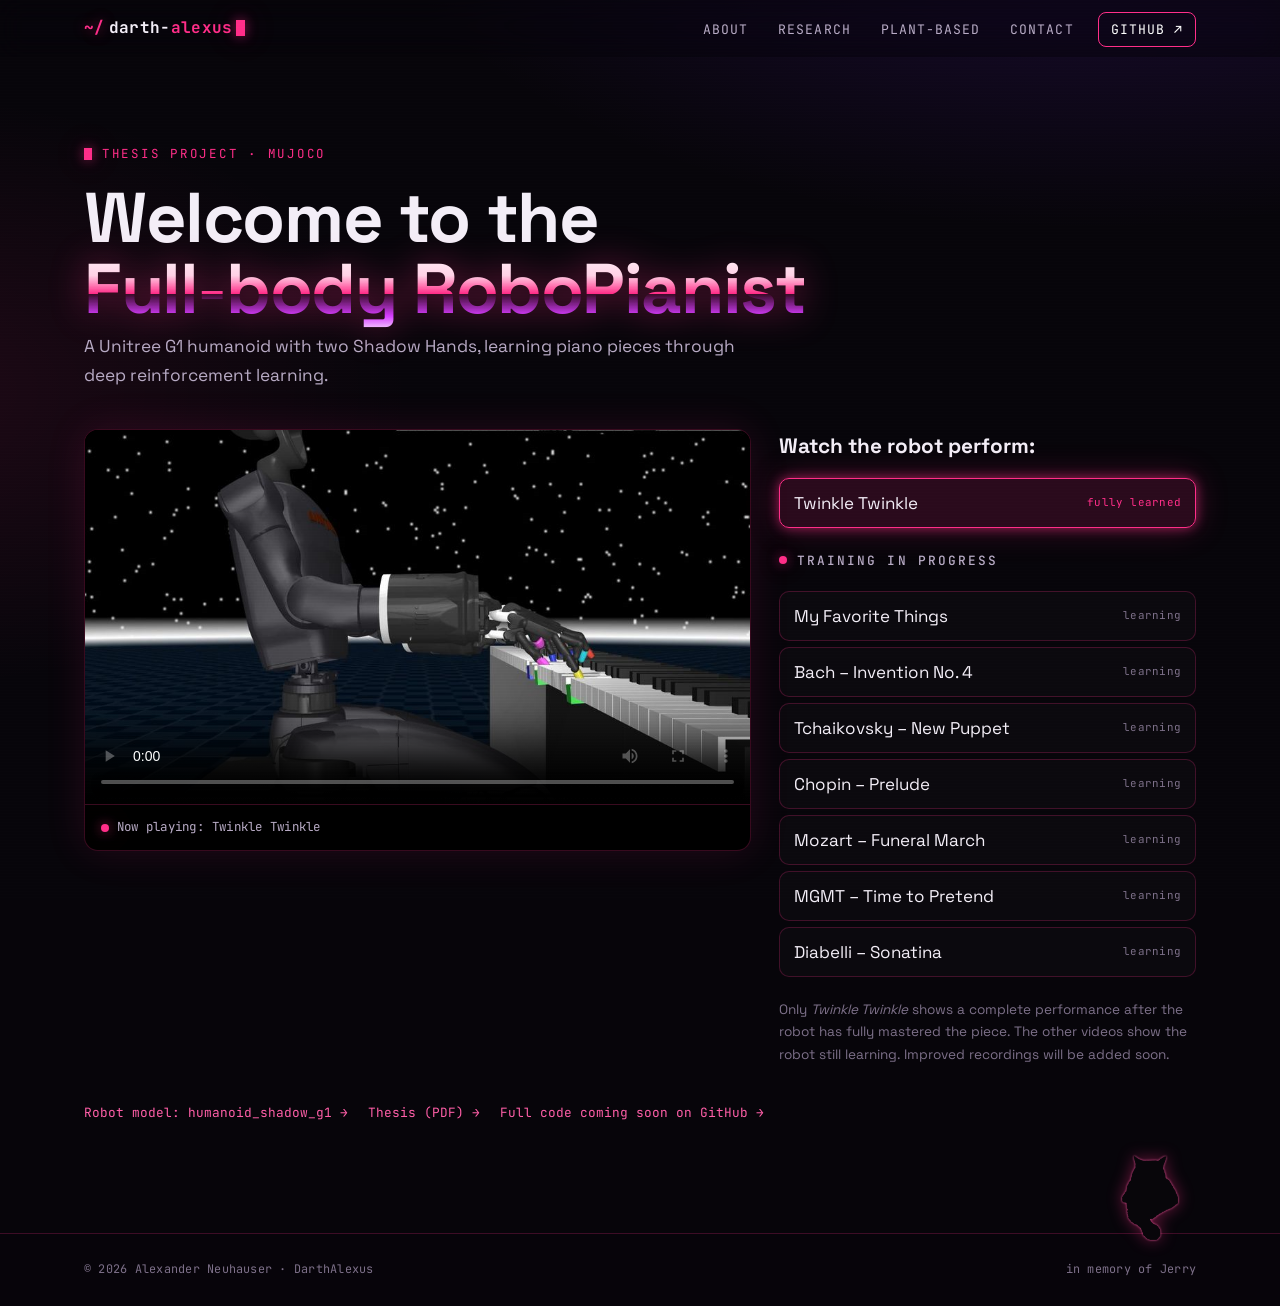
==== commit c7638045: "Use darth-alexus as tab title" ====
--- a/pianist/index.html
+++ b/pianist/index.html
@@ -3,7 +3,7 @@
 <head>
     <meta charset="UTF-8">
     <meta name="viewport" content="width=device-width, initial-scale=1.0">
-    <title>Full-body RoboPianist · DarthAlexus</title>
+    <title>Full-body RoboPianist · darth-alexus</title>
     <meta name="description" content="A full-body humanoid robot learning to play the piano with deep reinforcement learning.">
     <meta name="theme-color" content="#07050a">
     <link rel="shortcut icon" type="image/x-icon" href="../favicon.ico">
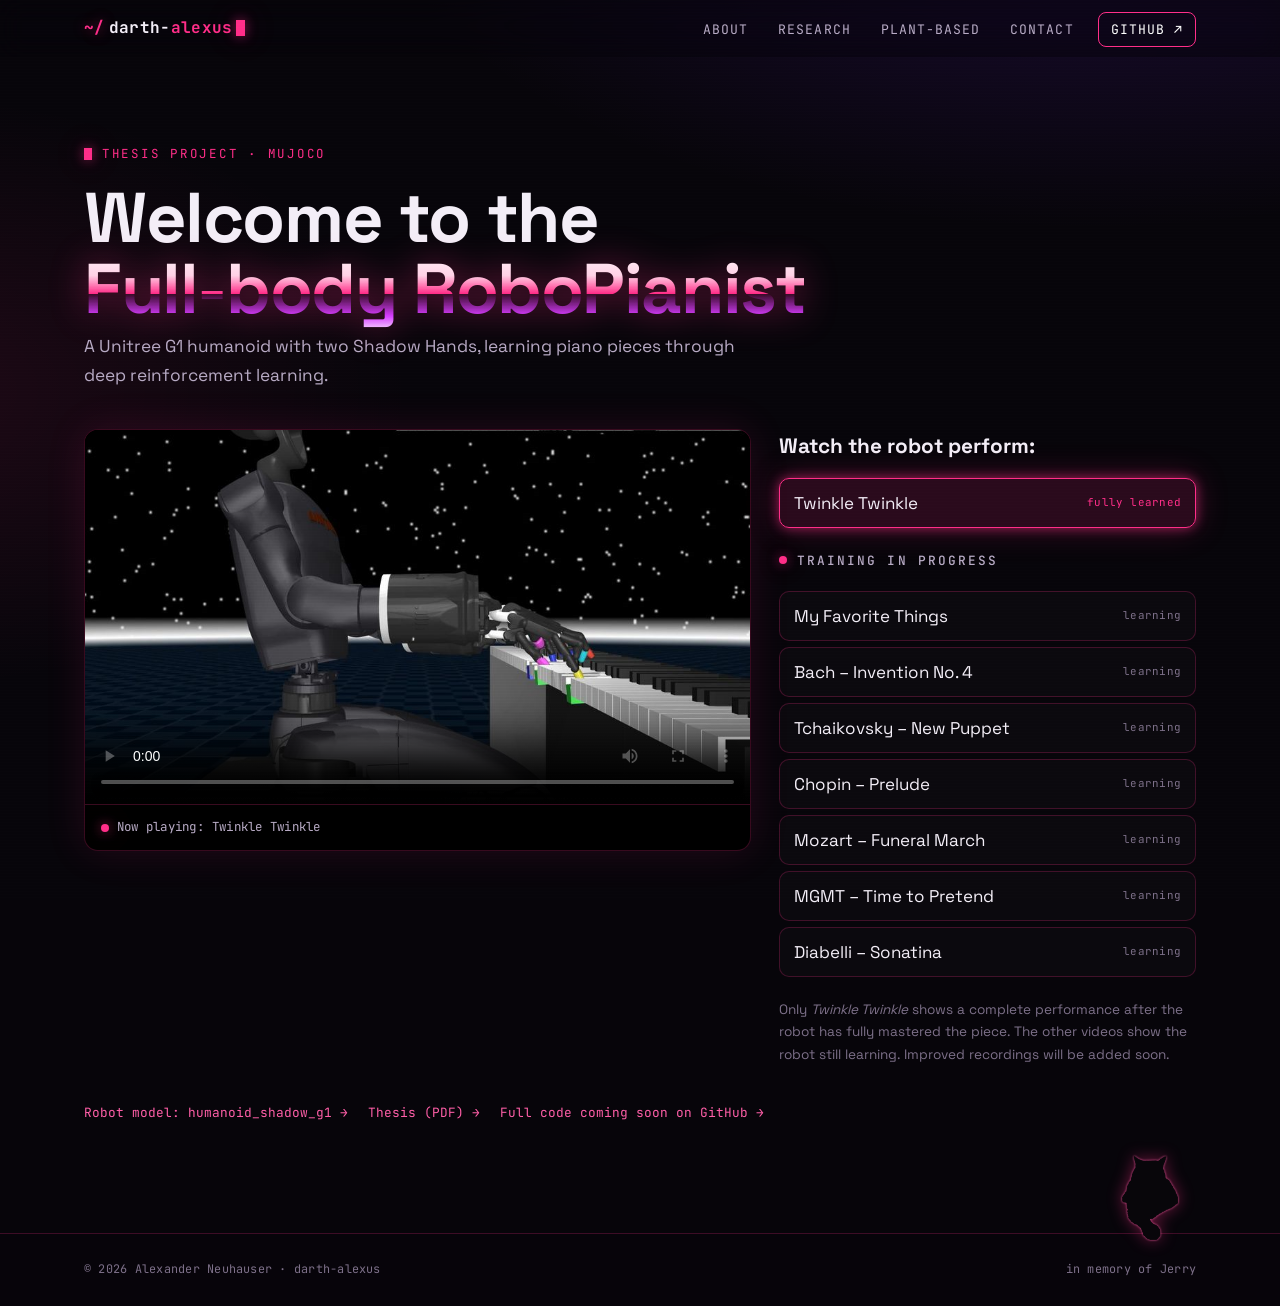
==== commit 3e46dad1: "Use darth-alexus in footer" ====
--- a/pianist/index.html
+++ b/pianist/index.html
@@ -84,7 +84,7 @@
 
     <footer class="site-footer">
         <div class="container footer-inner mono">
-            <span>&copy; <span id="year">2026</span> Alexander Neuhauser · DarthAlexus</span>
+            <span>&copy; <span id="year">2026</span> Alexander Neuhauser · darth-alexus</span>
             <span class="footer-note">in memory of Jerry</span>
         </div>
         <a class="footer-jerry" href="../jerry.html" aria-label="Jerry"><img src="../assets/img/jerry-silhouette.png" alt="" width="342" height="520"></a>
